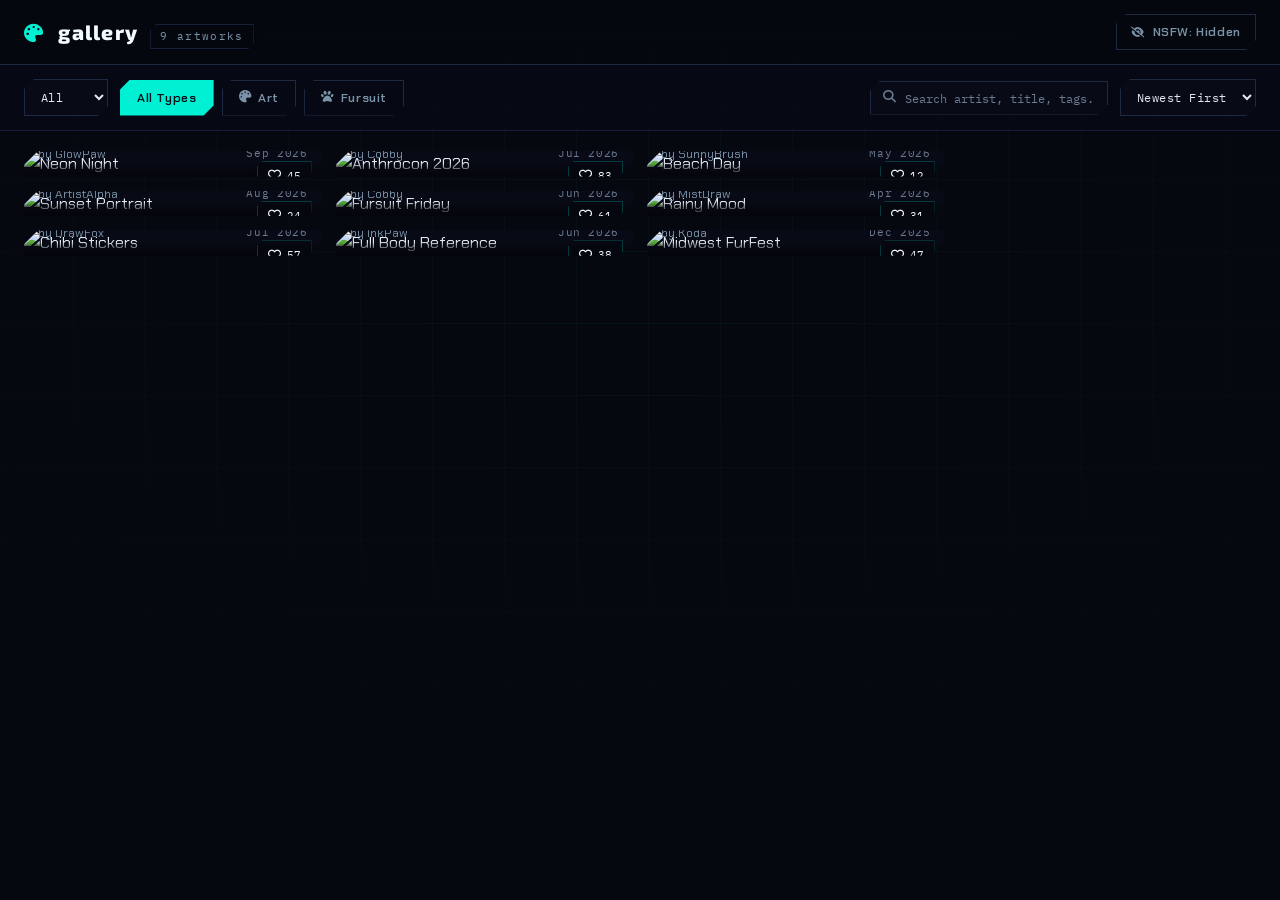
==== gallery/index.html @ f31be292 "Add gallery site, product spec, and tooling gitignore Local working content for the intro card and t" ====
<!DOCTYPE html>
<html lang="en">
<head>
    <meta charset="UTF-8">
    <meta name="viewport" content="width=device-width, initial-scale=1.0">
    <title>Art Gallery</title>
    <meta name="description" content="Fursona art commission gallery">

    <link rel="preconnect" href="https://fonts.googleapis.com">
    <link rel="preconnect" href="https://fonts.gstatic.com" crossorigin>
    <link href="https://fonts.googleapis.com/css2?family=Chakra+Petch:wght@400;500;600;700&family=Exo+2:wght@400;600;700;800;900&family=IBM+Plex+Mono:wght@400;500;600&display=swap" rel="stylesheet">
    <link rel="stylesheet" href="https://cdnjs.cloudflare.com/ajax/libs/font-awesome/6.5.0/css/all.min.css">

    <script src="https://cdn.jsdelivr.net/npm/@supabase/supabase-js@2"></script>
    <link rel="stylesheet" href="./style.css">
</head>
<body>
    <!-- Age Verification Overlay -->
    <div id="age-gate" class="age-gate hidden">
        <div class="age-gate-card">
            <i class="fas fa-shield-halved age-icon"></i>
            <h2>Age Verification Required</h2>
            <p>You are attempting to enable adult content visibility. You must be 18 or older to proceed.</p>
            <div class="age-gate-actions">
                <button id="age-confirm" class="btn btn-danger">I am 18 or older</button>
                <button id="age-deny" class="btn btn-ghost">Cancel</button>
            </div>
        </div>
    </div>

    <!-- Header -->
    <header class="site-header">
        <div class="header-inner">
            <div class="header-brand">
                <h1 class="site-title"><i class="fas fa-palette"></i> Gallery</h1>
                <span class="artwork-count" id="artwork-count"></span>
            </div>
            <div class="header-controls">
                <!-- NSFW Control -->
                <div class="control-group nsfw-control">
                    <button class="control-btn nsfw-toggle" id="nsfw-toggle" title="NSFW Content Filter">
                        <i class="fas fa-eye-slash"></i>
                        <span class="control-label">NSFW: Hidden</span>
                    </button>
                    <div class="nsfw-dropdown" id="nsfw-dropdown">
                        <button class="nsfw-option active" data-mode="hide">
                            <i class="fas fa-eye-slash"></i> Hide Completely
                        </button>
                        <button class="nsfw-option" data-mode="blur">
                            <i class="fas fa-eye-low-vision"></i> Blur / Click to Reveal
                        </button>
                        <button class="nsfw-option" data-mode="show">
                            <i class="fas fa-eye"></i> Always Show
                        </button>
                    </div>
                </div>

                <!-- Admin Upload (hidden by default, shown via "upload" keystroke) -->
                <button class="control-btn admin-btn hidden" id="admin-open" title="Admin Upload">
                    <i class="fas fa-cloud-arrow-up"></i>
                </button>
            </div>
        </div>
    </header>

    <!-- Filter Bar -->
    <div class="filter-bar" id="filter-bar">
        <div class="filter-row">
            <div class="filter-fursona">
                <select id="fursona-select" class="fursona-select">
                    <option value="all">All</option>
                </select>
            </div>
            <div class="filter-pills" id="type-pills">
                <button class="pill active" data-type="all">All Types</button>
                <button class="pill" data-type="art"><i class="fas fa-palette"></i> Art</button>
                <button class="pill" data-type="fursuit"><i class="fas fa-paw"></i> Fursuit</button>
            </div>
            <div class="filter-meta">
                <div class="search-box">
                    <i class="fas fa-search"></i>
                    <input type="text" id="search-input" placeholder="Search artist, title, tags...">
                </div>
                <select id="sort-select" class="sort-select">
                    <option value="date-desc">Newest First</option>
                    <option value="date-asc">Oldest First</option>
                    <option value="artist">By Artist</option>
                </select>
            </div>
        </div>
    </div>

    <!-- Gallery Grid -->
    <div class="gallery-container">
        <div class="gallery-grid" id="gallery-grid"></div>
        <div class="gallery-empty hidden" id="gallery-empty">
            <i class="fas fa-images"></i>
            <p>No artworks match your current filters.</p>
        </div>
        <div class="gallery-loading" id="gallery-loading">
            <div class="spinner"></div>
            <p>Loading gallery...</p>
        </div>
    </div>

    <!-- Lightbox Modal -->
    <div class="lightbox hidden" id="lightbox">
        <div class="lightbox-backdrop" id="lightbox-close"></div>
        <button class="lightbox-nav lightbox-prev" id="lb-prev"><i class="fas fa-chevron-left"></i></button>
        <button class="lightbox-nav lightbox-next" id="lb-next"><i class="fas fa-chevron-right"></i></button>
        <div class="lightbox-content">
            <button class="lightbox-close" id="lightbox-x"><i class="fas fa-xmark"></i></button>
            <div class="lightbox-image-wrap" id="lb-image-wrap">
                <img id="lb-image" src="" alt="" draggable="false">
            </div>
            <div class="lightbox-details">
                <h2 id="lb-title" class="lb-title"></h2>
                <div class="lb-meta">
                    <span class="lb-fursona" id="lb-fursona"></span>
                    <span class="lb-date" id="lb-date"></span>
                </div>
                <div class="lb-artist-row">
                    <i class="fas fa-paintbrush"></i>
                    <span>by </span>
                    <a id="lb-artist-link" href="#" target="_blank" rel="noopener"></a>
                </div>
                <div class="lb-dimensions" id="lb-dimensions"></div>
                <a class="lb-full-quality-btn" id="lb-full-quality" href="#" target="_blank" rel="noopener">
                    <i class="fas fa-arrow-up-right-from-square"></i> View Full Quality
                </a>
                <div class="lb-tags" id="lb-tags"></div>
                <div class="lb-zoom-controls">
                    <button id="lb-zoom-in" title="Zoom In"><i class="fas fa-magnifying-glass-plus"></i></button>
                    <button id="lb-zoom-out" title="Zoom Out"><i class="fas fa-magnifying-glass-minus"></i></button>
                    <button id="lb-zoom-reset" title="Reset"><i class="fas fa-expand"></i></button>
                </div>
            </div>
        </div>
    </div>

    <!-- Admin Modal -->
    <div class="modal-overlay hidden" id="admin-modal">
        <div class="modal admin-modal">
            <button class="modal-close" id="admin-close"><i class="fas fa-xmark"></i></button>

            <!-- PIN Screen -->
            <div id="admin-pin-screen">
                <h2><i class="fas fa-lock"></i> Admin Access</h2>
                <p>Enter your PIN to manage artworks.</p>
                <input type="password" id="admin-pin-input" class="pin-input" placeholder="Enter PIN" maxlength="8" inputmode="numeric">
                <div class="pin-actions">
                    <button class="btn btn-primary" id="admin-pin-submit">Unlock</button>
                    <button class="btn btn-ghost" id="admin-pin-setup" style="display:none">Set Up PIN</button>
                </div>
                <p class="pin-error hidden" id="pin-error">Incorrect PIN. Try again.</p>
            </div>

            <!-- Upload Form -->
            <div id="admin-form-screen" class="hidden">
                <h2><i class="fas fa-plus"></i> Add Artwork</h2>
                <form id="upload-form" class="upload-form">
                    <div class="form-group">
                        <label>Image *</label>
                        <div class="file-drop" id="file-drop">
                            <i class="fas fa-cloud-arrow-up"></i>
                            <span>Drop image or click to select</span>
                            <input type="file" id="file-input" accept="image/*" hidden>
                        </div>
                        <img id="file-preview" class="file-preview hidden" alt="Preview">
                    </div>

                    <div class="form-row">
                        <div class="form-group">
                            <label>Fursona *</label>
                            <input type="text" id="f-fursona" required placeholder="Character name">
                        </div>
                        <div class="form-group">
                            <label>Type *</label>
                            <select id="f-type" class="form-select">
                                <option value="art">Art / Commission</option>
                                <option value="fursuit">Fursuit Photo</option>
                            </select>
                        </div>
                    </div>

                    <div class="form-row">
                        <div class="form-group">
                            <label>Title *</label>
                            <input type="text" id="f-title" required placeholder="Artwork title">
                        </div>
                        <div class="form-group">
                            <label>Artist Name *</label>
                            <input type="text" id="f-artist" required placeholder="Artist name">
                        </div>
                    </div>

                    <div class="form-group">
                        <label>Artist URL</label>
                        <input type="url" id="f-artist-url" placeholder="https://twitter.com/...">
                    </div>

                    <div class="form-row">
                        <div class="form-group">
                            <label>Date</label>
                            <input type="month" id="f-date">
                        </div>
                    </div>

                    <div class="form-group">
                        <label>Tags</label>
                        <input type="text" id="f-tags" placeholder="fullbody, ref sheet, kemono (comma-separated)">
                    </div>

                    <div class="form-group form-check">
                        <label class="checkbox-label">
                            <input type="checkbox" id="f-nsfw">
                            <span class="checkmark"></span>
                            NSFW (18+ content)
                        </label>
                    </div>

                    <div class="form-actions">
                        <button type="submit" class="btn btn-primary" id="upload-submit">
                            <i class="fas fa-upload"></i> Upload Artwork
                        </button>
                    </div>
                    <div class="upload-progress hidden" id="upload-progress">
                        <div class="progress-bar"><div class="progress-fill" id="progress-fill"></div></div>
                        <span id="progress-text">Uploading...</span>
                    </div>
                </form>
            </div>
        </div>
    </div>

    <script type="module" src="./js/main.js"></script>
</body>
</html>
---- gallery/style.css ----
/* =============================================================================
   Art Gallery — Protogen Technical Dossier edition

   The gallery lives in an iframe inside the card, so it speaks the same
   language as its host: the same tokens, the same three faces, the same
   chamfered 1px HUD edges, the same scan-grid floor. Holograms cast no
   shadows, and there is no blur-as-decoration anywhere in here.
   ========================================================================== */

/* -----------------------------------------------------------------------------
   1. Tokens — identical values to the host card
   -------------------------------------------------------------------------- */
:root {
    color-scheme: dark;

    --display: "Exo 2", "Segoe UI", system-ui, sans-serif;
    --ui: "Chakra Petch", "Segoe UI", system-ui, sans-serif;
    --mono: "IBM Plex Mono", ui-monospace, "Cascadia Mono", monospace;

    --void: #06080f;
    --void-deep: #04050b;
    --surface: #0c1020;
    --surface-sunk: #080b16;
    --surface-raised: #121a2e;

    --edge: #1e2a44;
    --edge-soft: #16203a;
    --edge-lit: rgba(0, 240, 212, 0.5);

    --holo-1: #00f0d4;
    --holo-2: #ff2d95;
    --holo-3: #ffc940;
    --holo-1-rgb: 0, 240, 212;
    --holo-2-rgb: 255, 45, 149;
    --holo-3-rgb: 255, 201, 64;

    --holo: linear-gradient(100deg, #00f0d4 0%, #4fd8ff 16%, #ff2d95 44%, #ffc940 70%, #00f0d4 100%);

    --text: #e0e8f0;
    --text-bright: #f2fbff;
    --muted: #7b93a8;
    --faint: #6b7a90;

    --danger: #ff4466;
    --success: #3dd68c;
    --nsfw-badge: #ff2d95;

    --c-xs: 6px;
    --c-sm: 10px;
    --c-md: 14px;
    --c-lg: 22px;

    --gap-1: 6px;
    --gap-2: 12px;
    --gap-3: 20px;
    --gap-4: 32px;

    --ease-out: cubic-bezier(0.16, 1, 0.3, 1);
}

/* -----------------------------------------------------------------------------
   2. Reset & browser surfaces
   -------------------------------------------------------------------------- */
*,
*::before,
*::after {
    margin: 0;
    padding: 0;
    box-sizing: border-box;
}

html {
    scroll-behavior: smooth;
    -webkit-text-size-adjust: 100%;
}

body {
    font-family: var(--ui);
    background: var(--void);
    color: var(--text);
    line-height: 1.6;
    min-height: 100vh;
    overflow-x: hidden;
}

/* The same raster floor as the host: one texture, very quiet. */
body::before {
    content: "";
    position: fixed;
    inset: 0;
    z-index: 0;
    pointer-events: none;
    background-image:
        repeating-linear-gradient(0deg, rgba(var(--holo-1-rgb), 0.05) 0 1px, transparent 1px 72px),
        repeating-linear-gradient(90deg, rgba(var(--holo-1-rgb), 0.04) 0 1px, transparent 1px 72px);
    -webkit-mask-image: radial-gradient(ellipse 90% 70% at 50% 30%, #000 0%, rgba(0, 0, 0, 0.45) 50%, transparent 85%);
    mask-image: radial-gradient(ellipse 90% 70% at 50% 30%, #000 0%, rgba(0, 0, 0, 0.45) 50%, transparent 85%);
}

.hidden {
    display: none !important;
}

::selection {
    background: rgba(var(--holo-2-rgb), 0.34);
    color: var(--text-bright);
}

:focus-visible {
    outline: 2px solid var(--holo-1);
    outline-offset: 3px;
}

::-webkit-scrollbar {
    width: 10px;
}

::-webkit-scrollbar-track {
    background: var(--void-deep);
}

::-webkit-scrollbar-thumb {
    background: var(--edge);
    border: 3px solid var(--void-deep);
}

::-webkit-scrollbar-thumb:hover {
    background: rgba(var(--holo-1-rgb), 0.45);
}

button {
    font-family: inherit;
    border: none;
    background: none;
    color: inherit;
    cursor: pointer;
}

/* -----------------------------------------------------------------------------
   3. HUD panel core — the element's own background is the 1px edge, the face
      sits 1px inside under the same clip, brackets mark the square corners.
   -------------------------------------------------------------------------- */
.hud-panel {
    position: relative;
    isolation: isolate;
    background: var(--edge);
    clip-path: polygon(var(--c-lg) 0, 100% 0, 100% calc(100% - var(--c-lg)), calc(100% - var(--c-lg)) 100%, 0 100%, 0 var(--c-lg));
}

.hud-panel::before {
    content: "";
    position: absolute;
    inset: 1px;
    z-index: -1;
    clip-path: polygon(var(--c-lg) 0, 100% 0, 100% calc(100% - var(--c-lg)), calc(100% - var(--c-lg)) 100%, 0 100%, 0 var(--c-lg));
    background: var(--surface);
}

/* -----------------------------------------------------------------------------
   4. Header
   -------------------------------------------------------------------------- */
.site-header {
    position: sticky;
    top: 0;
    z-index: 100;
    background: rgba(6, 8, 15, 0.92);
    border-bottom: 1px solid var(--edge);
}

.header-inner {
    display: flex;
    align-items: center;
    justify-content: space-between;
    gap: var(--gap-3);
    flex-wrap: wrap;
    padding: 14px 24px;
}

.header-brand {
    display: flex;
    align-items: baseline;
    gap: var(--gap-2);
}

.site-title {
    font-family: var(--display);
    font-weight: 800;
    font-size: 1.3rem;
    letter-spacing: 0.06em;
    text-transform: lowercase;
    color: var(--text-bright);
}

.site-title i {
    margin-right: 9px;
    color: var(--holo-1);
    font-size: 0.9em;
}

.artwork-count {
    font-family: var(--mono);
    font-size: 0.7rem;
    letter-spacing: 0.12em;
    text-transform: lowercase;
    color: var(--muted);
    padding: 3px 9px;
    border: 1px solid var(--edge-soft);
    clip-path: polygon(var(--c-xs) 0, 100% 0, 100% calc(100% - var(--c-xs)), calc(100% - var(--c-xs)) 100%, 0 100%, 0 var(--c-xs));
}

.header-controls {
    display: flex;
    align-items: center;
    gap: var(--gap-2);
}

.control-btn {
    display: inline-flex;
    align-items: center;
    gap: 8px;
    padding: 9px 14px;
    font-family: var(--ui);
    font-size: 0.78rem;
    font-weight: 600;
    letter-spacing: 0.05em;
    color: var(--muted);
    border: 1px solid var(--edge);
    clip-path: polygon(var(--c-sm) 0, 100% 0, 100% calc(100% - var(--c-sm)), calc(100% - var(--c-sm)) 100%, 0 100%, 0 var(--c-sm));
    transition: color 0.2s ease, border-color 0.2s ease, background-color 0.2s ease;
}

.control-btn:hover {
    color: var(--holo-1);
    border-color: var(--edge-lit);
    background: rgba(var(--holo-1-rgb), 0.07);
}

.control-btn.active {
    color: var(--holo-1);
    border-color: var(--edge-lit);
}

.control-btn i {
    font-size: 0.85em;
}

.nsfw-control {
    position: relative;
}

.nsfw-dropdown {
    position: absolute;
    top: calc(100% + 8px);
    right: 0;
    z-index: 120;
    min-width: 210px;
    padding: 6px;
    --c-lg: var(--c-md);
    background: var(--edge);
    clip-path: polygon(var(--c-md) 0, 100% 0, 100% calc(100% - var(--c-md)), calc(100% - var(--c-md)) 100%, 0 100%, 0 var(--c-md));
    isolation: isolate;
    opacity: 0;
    visibility: hidden;
    pointer-events: none;
    transform: translateY(-6px);
    transition: opacity 0.2s ease, transform 0.2s var(--ease-out), visibility 0.2s;
}

.nsfw-dropdown.open {
    opacity: 1;
    visibility: visible;
    pointer-events: auto;
    transform: translateY(0);
}

.nsfw-dropdown::before {
    content: "";
    position: absolute;
    inset: 1px;
    z-index: -1;
    clip-path: polygon(var(--c-md) 0, 100% 0, 100% calc(100% - var(--c-md)), calc(100% - var(--c-md)) 100%, 0 100%, 0 var(--c-md));
    background: var(--surface-raised);
}

.nsfw-option {
    display: flex;
    align-items: center;
    gap: 10px;
    width: 100%;
    padding: 9px 12px;
    font-size: 0.8rem;
    text-align: left;
    color: var(--muted);
    transition: color 0.18s ease, background-color 0.18s ease;
}

.nsfw-option:hover {
    color: var(--text-bright);
    background: rgba(var(--holo-1-rgb), 0.07);
}

.nsfw-option.active {
    color: var(--holo-1);
}

.nsfw-option i {
    width: 15px;
    text-align: center;
    font-size: 0.82em;
}

.nsfw-toggle[data-mode="hide"] { color: var(--muted); }
.nsfw-toggle[data-mode="blur"] { color: var(--holo-3); }
.nsfw-toggle[data-mode="show"] { color: var(--holo-2); }

.admin-btn {
    color: var(--holo-3);
    border-color: rgba(var(--holo-3-rgb), 0.4);
}

.admin-btn:hover {
    color: var(--holo-3);
    border-color: var(--holo-3);
    background: rgba(var(--holo-3-rgb), 0.08);
}

/* -----------------------------------------------------------------------------
   5. Filter bar
   -------------------------------------------------------------------------- */
.filter-bar {
    position: relative;
    z-index: 50;
    padding: 14px 24px;
    border-bottom: 1px solid var(--edge-soft);
    background: rgba(8, 11, 22, 0.6);
}

.filter-row {
    display: flex;
    align-items: center;
    gap: var(--gap-2);
    flex-wrap: wrap;
}

.filter-fursona {
    flex: none;
}

.fursona-select,
.sort-select {
    padding: 9px 12px;
    font-family: var(--mono);
    font-size: 0.76rem;
    letter-spacing: 0.04em;
    color: var(--text);
    background: var(--surface-sunk);
    border: 1px solid var(--edge);
    clip-path: polygon(var(--c-sm) 0, 100% 0, 100% calc(100% - var(--c-sm)), calc(100% - var(--c-sm)) 100%, 0 100%, 0 var(--c-sm));
    transition: border-color 0.2s ease;
}

.fursona-select:focus,
.sort-select:focus {
    border-color: var(--edge-lit);
    outline: none;
}

.fursona-select option,
.sort-select option {
    background: var(--surface);
    color: var(--text);
}

.filter-pills {
    display: flex;
    gap: 8px;
    flex-wrap: wrap;
}

.pill {
    display: inline-flex;
    align-items: center;
    gap: 7px;
    padding: 9px 16px;
    font-family: var(--ui);
    font-size: 0.78rem;
    font-weight: 600;
    letter-spacing: 0.05em;
    color: var(--muted);
    border: 1px solid var(--edge);
    clip-path: polygon(var(--c-sm) 0, 100% 0, 100% calc(100% - var(--c-sm)), calc(100% - var(--c-sm)) 100%, 0 100%, 0 var(--c-sm));
    transition: color 0.2s ease, border-color 0.2s ease, background-color 0.2s ease;
}

.pill:hover {
    color: var(--text-bright);
    border-color: var(--edge-lit);
}

.pill.active {
    color: #06131a;
    background: var(--holo-1);
    border-color: var(--holo-1);
}

.filter-meta {
    display: flex;
    align-items: center;
    gap: var(--gap-2);
    margin-left: auto;
}

.search-box {
    display: flex;
    align-items: center;
    gap: 9px;
    padding: 8px 12px;
    background: var(--surface-sunk);
    border: 1px solid var(--edge);
    clip-path: polygon(var(--c-sm) 0, 100% 0, 100% calc(100% - var(--c-sm)), calc(100% - var(--c-sm)) 100%, 0 100%, 0 var(--c-sm));
    transition: border-color 0.2s ease;
}

.search-box:focus-within {
    border-color: var(--edge-lit);
}

.search-box i {
    color: var(--faint);
    font-size: 0.8rem;
}

.search-box input {
    width: 190px;
    border: none;
    background: none;
    font-family: var(--mono);
    font-size: 0.78rem;
    color: var(--text);
    caret-color: var(--holo-1);
}

.search-box input:focus {
    outline: none;
}

.search-box input::placeholder {
    color: var(--faint);
}

/* -----------------------------------------------------------------------------
   6. Grid & cards
   -------------------------------------------------------------------------- */
.gallery-container {
    position: relative;
    z-index: 1;
    padding: var(--gap-3) 24px 64px;
}

.gallery-grid {
    columns: 4;
    column-gap: 14px;
}

.gallery-empty,
.gallery-loading {
    display: flex;
    flex-direction: column;
    align-items: center;
    gap: var(--gap-2);
    padding: 80px 0;
    color: var(--faint);
    text-align: center;
}

.gallery-empty i {
    font-size: 2.2rem;
    color: var(--edge);
}

.gallery-empty p {
    font-family: var(--mono);
    font-size: 0.82rem;
    letter-spacing: 0.06em;
}

.spinner {
    width: 34px;
    height: 34px;
    border: 2px solid var(--edge);
    border-top-color: var(--holo-1);
    border-radius: 50%;
    animation: gal-spin 0.9s linear infinite;
}

@keyframes gal-spin {
    to { transform: rotate(360deg); }
}

/* A card is a window cut at the corners: the artwork runs to the chamfer, so
   the silhouette itself is the edge. The hover reward is a glow that follows
   that silhouette — drop-shadow is the one effect that respects clip-path. */
.art-card {
    position: relative;
    margin: 0 0 14px;
    break-inside: avoid;
    cursor: pointer;
    clip-path: polygon(var(--c-md) 0, 100% 0, 100% calc(100% - var(--c-md)), calc(100% - var(--c-md)) 100%, 0 100%, 0 var(--c-md));
    background: var(--surface-sunk);
    transition: filter 0.3s ease, transform 0.3s var(--ease-out);
}

.art-card:hover {
    transform: translateY(-3px);
    filter: drop-shadow(0 0 7px rgba(var(--holo-1-rgb), 0.34));
}

.art-card-image-wrap {
    position: relative;
    overflow: hidden;
}

.art-card-image-wrap img {
    display: block;
    width: 100%;
    height: auto;
    object-fit: cover;
    transition: transform 0.5s var(--ease-out), opacity 0.45s ease;
}

.art-card:hover .art-card-image-wrap img {
    transform: scale(1.035);
}

/* Thumbnails fade up from the raster floor as they arrive. */
.art-card img[data-src] {
    opacity: 0;
}

.art-card img.loaded {
    opacity: 1;
}

.card-gradient {
    position: absolute;
    inset: auto 0 0 0;
    height: 55%;
    background: linear-gradient(180deg, transparent 0%, rgba(4, 5, 11, 0.55) 42%, rgba(4, 5, 11, 0.92) 100%);
    pointer-events: none;
}

.card-overlay-top {
    position: absolute;
    top: 10px;
    right: 10px;
    z-index: 3;
}

.heart-btn {
    display: inline-flex;
    align-items: center;
    gap: 6px;
    padding: 7px 10px;
    font-size: 0.82rem;
    color: var(--text-bright);
    background: rgba(6, 8, 15, 0.62);
    border: 1px solid rgba(var(--holo-1-rgb), 0.22);
    clip-path: polygon(var(--c-xs) 0, 100% 0, 100% calc(100% - var(--c-xs)), calc(100% - var(--c-xs)) 100%, 0 100%, 0 var(--c-xs));
    transition: color 0.2s ease, border-color 0.2s ease, background-color 0.2s ease;
}

.heart-btn:hover {
    color: var(--holo-2);
    border-color: rgba(var(--holo-2-rgb), 0.55);
}

.heart-btn.liked {
    color: var(--holo-2);
    border-color: rgba(var(--holo-2-rgb), 0.6);
    background: rgba(var(--holo-2-rgb), 0.16);
}

.heart-btn.liked i {
    filter: drop-shadow(0 0 5px rgba(var(--holo-2-rgb), 0.6));
}

.heart-count {
    font-family: var(--mono);
    font-size: 0.7rem;
}

.card-overlay-bottom {
    position: absolute;
    inset: auto 0 0 0;
    z-index: 2;
    display: flex;
    align-items: flex-end;
    justify-content: space-between;
    gap: var(--gap-2);
    padding: 12px 14px;
}

.card-info {
    min-width: 0;
}

.card-fursona {
    font-family: var(--mono);
    font-size: 0.64rem;
    letter-spacing: 0.14em;
    text-transform: uppercase;
    color: var(--holo-1);
}

.card-title {
    font-family: var(--display);
    font-weight: 700;
    font-size: 0.98rem;
    line-height: 1.3;
    color: var(--text-bright);
    overflow-wrap: anywhere;
}

.card-artist {
    font-size: 0.76rem;
    color: var(--muted);
}

.card-meta {
    flex: none;
}

.card-date {
    font-family: var(--mono);
    font-size: 0.66rem;
    letter-spacing: 0.06em;
    color: var(--faint);
    white-space: nowrap;
}

/* Blur mode: the artwork stays private until asked. */
.art-card.nsfw-blur .art-card-image-wrap img {
    filter: blur(22px) saturate(0.6);
    transform: scale(1.06);
}

.nsfw-reveal-hint {
    position: absolute;
    inset: 0;
    z-index: 4;
    display: none;
    align-items: center;
    justify-content: center;
    gap: 9px;
    font-family: var(--mono);
    font-size: 0.78rem;
    letter-spacing: 0.1em;
    text-transform: lowercase;
    color: var(--text-bright);
    background: rgba(6, 8, 15, 0.5);
}

.art-card.nsfw-blur .nsfw-reveal-hint {
    display: flex;
}

.nsfw-badge {
    position: absolute;
    top: 10px;
    left: 10px;
    z-index: 3;
    padding: 4px 9px;
    font-family: var(--mono);
    font-size: 0.62rem;
    font-weight: 600;
    letter-spacing: 0.16em;
    color: #14060d;
    background: var(--nsfw-badge);
    clip-path: polygon(var(--c-xs) 0, 100% 0, 100% calc(100% - var(--c-xs)), calc(100% - var(--c-xs)) 100%, 0 100%, 0 var(--c-xs));
}

.type-badge {
    position: absolute;
    top: 38px;
    left: 10px;
    z-index: 3;
    display: inline-flex;
    align-items: center;
    gap: 6px;
    padding: 4px 9px;
    font-family: var(--mono);
    font-size: 0.62rem;
    letter-spacing: 0.12em;
    text-transform: uppercase;
    color: var(--text-bright);
    background: rgba(6, 8, 15, 0.7);
    border: 1px solid var(--edge);
    clip-path: polygon(var(--c-xs) 0, 100% 0, 100% calc(100% - var(--c-xs)), calc(100% - var(--c-xs)) 100%, 0 100%, 0 var(--c-xs));
}

.type-badge.type-art i { color: var(--holo-1); }
.type-badge.type-fursuit i { color: var(--holo-3); }

/* -----------------------------------------------------------------------------
   7. Lightbox
   -------------------------------------------------------------------------- */
.lightbox {
    position: fixed;
    inset: 0;
    z-index: 900;
    display: flex;
    align-items: center;
    justify-content: center;
}

.lightbox-backdrop {
    position: absolute;
    inset: 0;
    background: rgba(4, 5, 11, 0.9);
}

.lightbox-content {
    position: relative;
    z-index: 2;
    display: flex;
    max-width: min(1180px, 94vw);
    max-height: 90vh;
    --c-lg: var(--c-lg);
    background: var(--edge);
    clip-path: polygon(var(--c-lg) 0, 100% 0, 100% calc(100% - var(--c-lg)), calc(100% - var(--c-lg)) 100%, 0 100%, 0 var(--c-lg));
    isolation: isolate;
}

.lightbox-content::before {
    content: "";
    position: absolute;
    inset: 1px;
    z-index: -1;
    clip-path: polygon(var(--c-lg) 0, 100% 0, 100% calc(100% - var(--c-lg)), calc(100% - var(--c-lg)) 100%, 0 100%, 0 var(--c-lg));
    background: var(--surface);
}

.lightbox-image-wrap {
    flex: 1;
    min-width: 0;
    display: flex;
    align-items: center;
    justify-content: center;
    overflow: hidden;
    background: var(--void-deep);
    cursor: grab;
}

.lightbox-image-wrap.dragging {
    cursor: grabbing;
}

.lightbox-image-wrap img {
    max-width: 100%;
    max-height: 90vh;
    object-fit: contain;
    user-select: none;
}

.lightbox-details {
    flex: none;
    width: 300px;
    padding: 26px 22px;
    overflow-y: auto;
    border-left: 1px solid var(--edge-soft);
    display: flex;
    flex-direction: column;
    gap: var(--gap-2);
}

.lb-title {
    font-family: var(--display);
    font-weight: 800;
    font-size: 1.25rem;
    line-height: 1.25;
    color: var(--text-bright);
}

.lb-meta {
    display: flex;
    align-items: center;
    gap: var(--gap-2);
    flex-wrap: wrap;
}

.lb-fursona {
    padding: 3px 9px;
    font-family: var(--mono);
    font-size: 0.64rem;
    letter-spacing: 0.14em;
    text-transform: uppercase;
    color: #06131a;
    background: var(--holo-1);
    clip-path: polygon(var(--c-xs) 0, 100% 0, 100% calc(100% - var(--c-xs)), calc(100% - var(--c-xs)) 100%, 0 100%, 0 var(--c-xs));
}

.lb-date {
    font-family: var(--mono);
    font-size: 0.7rem;
    letter-spacing: 0.06em;
    color: var(--muted);
}

.lb-artist-row {
    display: flex;
    align-items: center;
    gap: 8px;
    font-size: 0.84rem;
    color: var(--muted);
}

.lb-artist-row i {
    color: var(--holo-1);
    font-size: 0.8rem;
}

.lb-artist-row a {
    color: var(--text-bright);
    text-decoration: none;
    border-bottom: 1px solid rgba(var(--holo-1-rgb), 0.4);
    transition: color 0.2s ease, border-color 0.2s ease;
}

.lb-artist-row a:hover {
    color: var(--holo-1);
    border-color: var(--holo-1);
}

.lb-price {
    font-family: var(--mono);
    font-size: 0.8rem;
    color: var(--holo-3);
}

.lb-price.hidden-price {
    color: var(--faint);
}

.lb-tags {
    display: flex;
    flex-wrap: wrap;
    gap: 6px;
}

.lb-tag {
    padding: 3px 8px;
    font-family: var(--mono);
    font-size: 0.64rem;
    letter-spacing: 0.06em;
    color: var(--muted);
    border: 1px solid var(--edge-soft);
    clip-path: polygon(var(--c-xs) 0, 100% 0, 100% calc(100% - var(--c-xs)), calc(100% - var(--c-xs)) 100%, 0 100%, 0 var(--c-xs));
}

.lb-dimensions {
    font-family: var(--mono);
    font-size: 0.68rem;
    letter-spacing: 0.06em;
    color: var(--faint);
}

.lb-dimensions i {
    margin-right: 6px;
}

.lb-full-quality-btn {
    display: inline-flex;
    align-items: center;
    gap: 8px;
    padding: 10px 14px;
    font-family: var(--ui);
    font-size: 0.78rem;
    font-weight: 600;
    letter-spacing: 0.05em;
    text-decoration: none;
    color: #06131a;
    background: var(--holo-1);
    clip-path: polygon(var(--c-sm) 0, 100% 0, 100% calc(100% - var(--c-sm)), calc(100% - var(--c-sm)) 100%, 0 100%, 0 var(--c-sm));
    transition: filter 0.2s ease;
}

.lb-full-quality-btn:hover {
    filter: brightness(1.12);
}

.lb-full-quality-btn i {
    font-size: 0.8em;
}

.lb-zoom-controls {
    display: flex;
    gap: 8px;
    margin-top: auto;
    padding-top: var(--gap-2);
    border-top: 1px solid var(--edge-soft);
}

.lb-zoom-controls button {
    width: 34px;
    height: 34px;
    display: grid;
    place-items: center;
    font-size: 0.78rem;
    color: var(--muted);
    border: 1px solid var(--edge);
    clip-path: polygon(var(--c-xs) 0, 100% 0, 100% calc(100% - var(--c-xs)), calc(100% - var(--c-xs)) 100%, 0 100%, 0 var(--c-xs));
    transition: color 0.2s ease, border-color 0.2s ease, background-color 0.2s ease;
}

.lb-zoom-controls button:hover {
    color: var(--holo-1);
    border-color: var(--edge-lit);
    background: rgba(var(--holo-1-rgb), 0.08);
}

.lightbox-nav {
    position: absolute;
    top: 50%;
    transform: translateY(-50%);
    z-index: 5;
    width: 46px;
    height: 46px;
    display: grid;
    place-items: center;
    font-size: 1rem;
    color: var(--muted);
    background: rgba(6, 8, 15, 0.7);
    border: 1px solid var(--edge);
    clip-path: polygon(var(--c-sm) 0, 100% 0, 100% calc(100% - var(--c-sm)), calc(100% - var(--c-sm)) 100%, 0 100%, 0 var(--c-sm));
    transition: color 0.2s ease, border-color 0.2s ease;
}

.lightbox-nav:hover {
    color: var(--holo-1);
    border-color: var(--edge-lit);
}

.lightbox-prev { left: 14px; }
.lightbox-next { right: 14px; }

.lightbox-close {
    position: absolute;
    top: 12px;
    right: 12px;
    z-index: 6;
    width: 34px;
    height: 34px;
    display: grid;
    place-items: center;
    font-size: 0.9rem;
    color: var(--muted);
    background: rgba(6, 8, 15, 0.7);
    border: 1px solid var(--edge);
    clip-path: polygon(var(--c-xs) 0, 100% 0, 100% calc(100% - var(--c-xs)), calc(100% - var(--c-xs)) 100%, 0 100%, 0 var(--c-xs));
    transition: color 0.2s ease, border-color 0.2s ease;
}

.lightbox-close:hover {
    color: var(--holo-2);
    border-color: rgba(var(--holo-2-rgb), 0.55);
}

/* -----------------------------------------------------------------------------
   8. Age gate
   -------------------------------------------------------------------------- */
.age-gate {
    position: fixed;
    inset: 0;
    z-index: 1000;
    display: flex;
    align-items: center;
    justify-content: center;
    padding: var(--gap-3);
    background: rgba(4, 5, 11, 0.92);
}

.age-gate-card {
    position: relative;
    isolation: isolate;
    max-width: 440px;
    width: 100%;
    padding: 38px 32px;
    text-align: center;
    background: var(--edge);
    clip-path: polygon(var(--c-lg) 0, 100% 0, 100% calc(100% - var(--c-lg)), calc(100% - var(--c-lg)) 100%, 0 100%, 0 var(--c-lg));
}

.age-gate-card::before {
    content: "";
    position: absolute;
    inset: 1px;
    z-index: -1;
    clip-path: polygon(var(--c-lg) 0, 100% 0, 100% calc(100% - var(--c-lg)), calc(100% - var(--c-lg)) 100%, 0 100%, 0 var(--c-lg));
    background: var(--surface);
}

.age-icon {
    font-size: 2.2rem;
    color: var(--holo-3);
    filter: drop-shadow(0 0 14px rgba(var(--holo-3-rgb), 0.4));
}

.age-gate-card h2 {
    margin-top: var(--gap-2);
    font-family: var(--display);
    font-weight: 800;
    font-size: 1.35rem;
    letter-spacing: 0.04em;
    text-transform: lowercase;
    color: var(--text-bright);
}

.age-gate-card p {
    margin-top: 8px;
    font-size: 0.88rem;
    line-height: 1.7;
    color: var(--muted);
}

.age-gate-actions {
    display: flex;
    justify-content: center;
    gap: var(--gap-2);
    flex-wrap: wrap;
    margin-top: var(--gap-3);
}

/* -----------------------------------------------------------------------------
   9. Admin modal & form
   -------------------------------------------------------------------------- */
.modal-overlay {
    position: fixed;
    inset: 0;
    z-index: 500;
    display: flex;
    align-items: center;
    justify-content: center;
    padding: var(--gap-3);
    background: rgba(4, 5, 11, 0.88);
}

.modal {
    position: relative;
    isolation: isolate;
    max-width: 540px;
    width: 100%;
    max-height: 90vh;
    overflow-y: auto;
    padding: 34px 30px;
    background: var(--edge);
    clip-path: polygon(var(--c-lg) 0, 100% 0, 100% calc(100% - var(--c-lg)), calc(100% - var(--c-lg)) 100%, 0 100%, 0 var(--c-lg));
}

.modal::before {
    content: "";
    position: absolute;
    inset: 1px;
    z-index: -1;
    clip-path: polygon(var(--c-lg) 0, 100% 0, 100% calc(100% - var(--c-lg)), calc(100% - var(--c-lg)) 100%, 0 100%, 0 var(--c-lg));
    background: var(--surface);
}

.modal-close {
    position: absolute;
    top: 14px;
    right: 14px;
    width: 32px;
    height: 32px;
    display: grid;
    place-items: center;
    font-size: 0.85rem;
    color: var(--muted);
    border: 1px solid var(--edge);
    clip-path: polygon(var(--c-xs) 0, 100% 0, 100% calc(100% - var(--c-xs)), calc(100% - var(--c-xs)) 100%, 0 100%, 0 var(--c-xs));
    transition: color 0.2s ease, border-color 0.2s ease;
}

.modal-close:hover {
    color: var(--holo-2);
    border-color: rgba(var(--holo-2-rgb), 0.55);
}

#admin-pin-screen,
#admin-form-screen {
    display: flex;
    flex-direction: column;
    gap: var(--gap-2);
}

#admin-pin-screen h2,
#admin-form-screen h2 {
    font-family: var(--display);
    font-weight: 800;
    font-size: 1.25rem;
    letter-spacing: 0.04em;
    text-transform: lowercase;
    color: var(--text-bright);
}

#admin-pin-screen h2 i,
#admin-form-screen h2 i {
    margin-right: 9px;
    color: var(--holo-1);
    font-size: 0.88em;
}

#admin-pin-screen p {
    font-size: 0.86rem;
    color: var(--muted);
}

.pin-input {
    padding: 12px 14px;
    font-family: var(--mono);
    font-size: 1rem;
    letter-spacing: 0.3em;
    text-align: center;
    color: var(--text-bright);
    background: var(--surface-sunk);
    border: 1px solid var(--edge);
    clip-path: polygon(var(--c-sm) 0, 100% 0, 100% calc(100% - var(--c-sm)), calc(100% - var(--c-sm)) 100%, 0 100%, 0 var(--c-sm));
    caret-color: var(--holo-1);
}

.pin-input:focus {
    outline: none;
    border-color: var(--edge-lit);
}

.pin-actions {
    display: flex;
    gap: var(--gap-2);
    flex-wrap: wrap;
}

.pin-error {
    font-family: var(--mono);
    font-size: 0.76rem;
    color: var(--danger);
}

.upload-form {
    display: flex;
    flex-direction: column;
    gap: var(--gap-2);
}

.form-group {
    display: flex;
    flex-direction: column;
    gap: 6px;
    min-width: 0;
}

.form-group label {
    font-family: var(--mono);
    font-size: 0.66rem;
    letter-spacing: 0.14em;
    text-transform: lowercase;
    color: var(--muted);
}

.form-group input,
.form-select {
    padding: 10px 12px;
    font-family: var(--ui);
    font-size: 0.86rem;
    color: var(--text);
    background: var(--surface-sunk);
    border: 1px solid var(--edge);
    clip-path: polygon(var(--c-sm) 0, 100% 0, 100% calc(100% - var(--c-sm)), calc(100% - var(--c-sm)) 100%, 0 100%, 0 var(--c-sm));
}

.form-group input[type="month"] {
    font-family: var(--mono);
    color-scheme: dark;
}

.form-group input:focus,
.form-select:focus {
    outline: none;
    border-color: var(--edge-lit);
}

.form-group input::placeholder {
    color: var(--faint);
}

.form-select option {
    background: var(--surface);
    color: var(--text);
}

.form-row {
    display: grid;
    grid-template-columns: 1fr 1fr;
    gap: var(--gap-2);
}

.file-drop {
    display: flex;
    flex-direction: column;
    align-items: center;
    gap: 8px;
    padding: 26px 16px;
    text-align: center;
    color: var(--muted);
    border: 1px dashed var(--edge);
    clip-path: polygon(var(--c-sm) 0, 100% 0, 100% calc(100% - var(--c-sm)), calc(100% - var(--c-sm)) 100%, 0 100%, 0 var(--c-sm));
    cursor: pointer;
    transition: border-color 0.2s ease, background-color 0.2s ease, color 0.2s ease;
}

.file-drop:hover,
.file-drop.dragover {
    color: var(--holo-1);
    border-color: var(--edge-lit);
    background: rgba(var(--holo-1-rgb), 0.06);
}

.file-drop i {
    font-size: 1.4rem;
}

.file-drop span {
    font-size: 0.8rem;
}

.file-preview {
    max-width: 100%;
    max-height: 180px;
    object-fit: contain;
    border: 1px solid var(--edge);
    clip-path: polygon(var(--c-sm) 0, 100% 0, 100% calc(100% - var(--c-sm)), calc(100% - var(--c-sm)) 100%, 0 100%, 0 var(--c-sm));
}

.form-check {
    flex-direction: row;
}

.checkbox-label {
    display: inline-flex;
    align-items: center;
    gap: 10px;
    font-family: var(--ui);
    font-size: 0.84rem;
    color: var(--text);
    cursor: pointer;
}

.checkbox-label input {
    width: 16px;
    height: 16px;
    accent-color: var(--holo-2);
}

.checkbox-label .checkmark {
    display: none;
}

.btn {
    display: inline-flex;
    align-items: center;
    justify-content: center;
    gap: 8px;
    padding: 11px 20px;
    font-family: var(--ui);
    font-size: 0.84rem;
    font-weight: 700;
    letter-spacing: 0.05em;
    clip-path: polygon(var(--c-sm) 0, 100% 0, 100% calc(100% - var(--c-sm)), calc(100% - var(--c-sm)) 100%, 0 100%, 0 var(--c-sm));
    transition: filter 0.2s ease, color 0.2s ease, border-color 0.2s ease, background-color 0.2s ease;
}

.btn-primary {
    color: #06131a;
    background: var(--holo-1);
}

.btn-primary:hover {
    filter: brightness(1.12);
}

.btn-primary:disabled {
    filter: grayscale(0.6) brightness(0.7);
    cursor: not-allowed;
}

.btn-danger {
    color: #14060d;
    background: var(--holo-2);
}

.btn-danger:hover {
    filter: brightness(1.12);
}

.btn-ghost {
    color: var(--muted);
    background: transparent;
    box-shadow: inset 0 0 0 1px var(--edge);
}

.btn-ghost:hover {
    color: var(--text-bright);
    box-shadow: inset 0 0 0 1px var(--edge-lit);
}

.form-actions {
    display: flex;
    gap: var(--gap-2);
}

.upload-progress {
    display: flex;
    align-items: center;
    gap: var(--gap-2);
}

.progress-bar {
    flex: 1;
    height: 3px;
    background: var(--edge-soft);
    overflow: hidden;
}

.progress-fill {
    height: 100%;
    width: 0;
    background: var(--holo);
    background-size: 280% 100%;
    animation: gal-holo-shift 1.6s linear infinite;
    transition: width 0.25s ease;
}

@keyframes gal-holo-shift {
    0% { background-position: 0% 50%; }
    100% { background-position: 280% 50%; }
}

#progress-text {
    font-family: var(--mono);
    font-size: 0.72rem;
    letter-spacing: 0.06em;
    color: var(--muted);
    white-space: nowrap;
}

/* -----------------------------------------------------------------------------
   10. Toast
   -------------------------------------------------------------------------- */
.toast {
    position: fixed;
    bottom: 22px;
    left: 50%;
    transform: translateX(-50%) translateY(16px);
    z-index: 3000;
    padding: 11px 20px;
    font-family: var(--ui);
    font-size: 0.84rem;
    font-weight: 600;
    letter-spacing: 0.03em;
    color: var(--text-bright);
    background: var(--surface-raised);
    border: 1px solid var(--edge);
    clip-path: polygon(var(--c-sm) 0, 100% 0, 100% calc(100% - var(--c-sm)), calc(100% - var(--c-sm)) 100%, 0 100%, 0 var(--c-sm));
    opacity: 0;
    pointer-events: none;
    transition: opacity 0.3s ease, transform 0.3s var(--ease-out);
}

.toast.show {
    opacity: 1;
    transform: translateX(-50%) translateY(0);
}

.toast.success { border-color: rgba(var(--holo-1-rgb), 0.6); }
.toast.error { border-color: rgba(var(--danger), 0.6); }

/* -----------------------------------------------------------------------------
   11. Card entrance — a short cascade as the grid renders
   -------------------------------------------------------------------------- */
@keyframes gal-card-in {
    from {
        opacity: 0;
        transform: translateY(14px);
    }
    to {
        opacity: 1;
        transform: translateY(0);
    }
}

.art-card {
    animation: gal-card-in 0.4s var(--ease-out) backwards;
}

.art-card:nth-child(1) { animation-delay: 0s; }
.art-card:nth-child(2) { animation-delay: 0.04s; }
.art-card:nth-child(3) { animation-delay: 0.08s; }
.art-card:nth-child(4) { animation-delay: 0.12s; }
.art-card:nth-child(5) { animation-delay: 0.16s; }
.art-card:nth-child(6) { animation-delay: 0.2s; }
.art-card:nth-child(7) { animation-delay: 0.24s; }
.art-card:nth-child(8) { animation-delay: 0.28s; }

/* -----------------------------------------------------------------------------
   12. Responsive
   -------------------------------------------------------------------------- */
@media (max-width: 1200px) {
    .gallery-grid { columns: 3; }
}

@media (max-width: 900px) {
    .gallery-grid { columns: 2; }

    .lightbox-content {
        flex-direction: column;
        max-width: 95vw;
    }

    .lightbox-image-wrap {
        max-height: 55vh;
    }

    .lightbox-details {
        width: 100%;
        max-height: 35vh;
        border-left: none;
        border-top: 1px solid var(--edge-soft);
    }

    .lightbox-nav {
        width: 40px;
        height: 40px;
    }

    .lightbox-prev { left: 8px; }
    .lightbox-next { right: 8px; }
}

@media (max-width: 640px) {
    .gallery-grid {
        columns: 2;
        column-gap: 10px;
    }

    .header-inner { padding: 12px 16px; }
    .filter-bar { padding: 12px 16px; }
    .gallery-container { padding: 4px 16px 40px; }

    .control-label { display: none; }
    .control-btn { padding: 8px 10px; }

    .filter-meta {
        width: 100%;
        margin-left: 0;
    }

    .search-box { flex: 1; }
    .search-box input { width: 100%; }

    .form-row { grid-template-columns: 1fr; }

    .card-overlay-bottom { padding: 10px 12px; }
    .card-title { font-size: 0.85rem; }
    .card-fursona { font-size: 0.6rem; }
    .card-artist { font-size: 0.7rem; }
}

@media (max-width: 400px) {
    .gallery-grid { columns: 1; }
}

/* -----------------------------------------------------------------------------
   13. Reduced motion
   -------------------------------------------------------------------------- */
@media (prefers-reduced-motion: reduce) {

    *,
    *::before,
    *::after {
        animation-duration: 0.01ms !important;
        animation-iteration-count: 1 !important;
        transition-duration: 0.01ms !important;
        scroll-behavior: auto !important;
    }
}
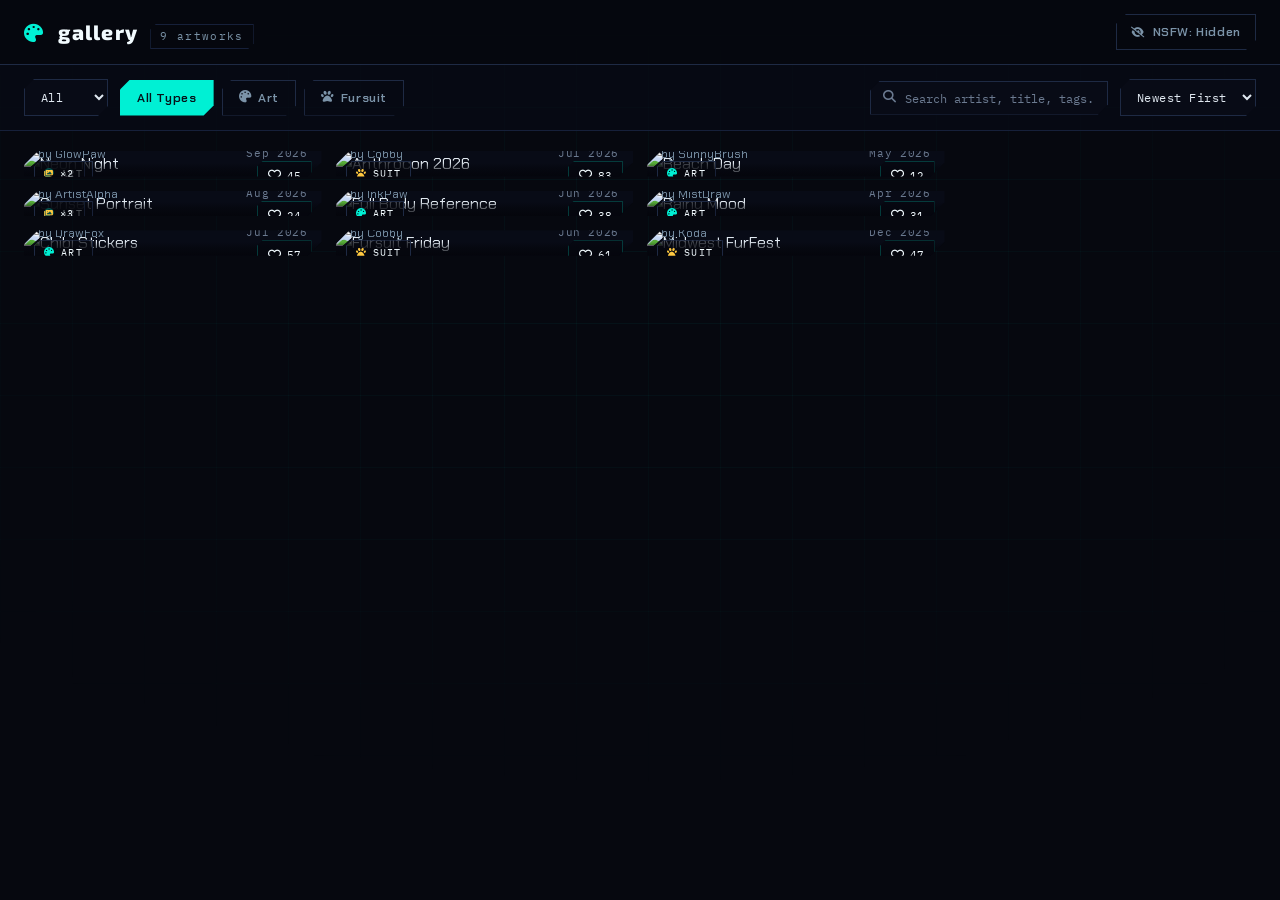
==== commit 60728538: "feat: gallery multi-variant artwork support Add multi-variant support to gallery — multiple image va" ====
--- a/gallery/index.html
+++ b/gallery/index.html
@@ -125,6 +125,7 @@
                     <a id="lb-artist-link" href="#" target="_blank" rel="noopener"></a>
                 </div>
                 <div class="lb-dimensions" id="lb-dimensions"></div>
+                <div class="lb-variant-strip hidden" id="lb-variant-strip"></div>
                 <a class="lb-full-quality-btn" id="lb-full-quality" href="#" target="_blank" rel="noopener">
                     <i class="fas fa-arrow-up-right-from-square"></i> View Full Quality
                 </a>
@@ -134,6 +135,9 @@
                     <button id="lb-zoom-out" title="Zoom Out"><i class="fas fa-magnifying-glass-minus"></i></button>
                     <button id="lb-zoom-reset" title="Reset"><i class="fas fa-expand"></i></button>
                 </div>
+                <button class="btn btn-ghost lb-manage-variants-btn hidden" id="lb-manage-variants">
+                    <i class="fas fa-images"></i> Manage Variants
+                </button>
             </div>
         </div>
     </div>
@@ -164,9 +168,10 @@
                         <div class="file-drop" id="file-drop">
                             <i class="fas fa-cloud-arrow-up"></i>
                             <span>Drop image or click to select</span>
-                            <input type="file" id="file-input" accept="image/*" hidden>
+                            <input type="file" id="file-input" accept="image/*" multiple hidden>
                         </div>
                         <img id="file-preview" class="file-preview hidden" alt="Preview">
+                        <div class="variant-preview-strip" id="variant-preview-strip"></div>
                     </div>
 
                     <div class="form-row">
@@ -233,6 +238,30 @@
         </div>
     </div>
 
+    <!-- Variant Manager Modal -->
+    <div class="modal-overlay hidden" id="variant-modal">
+        <div class="modal variant-modal">
+            <button class="modal-close" id="variant-close"><i class="fas fa-xmark"></i></button>
+            <h2><i class="fas fa-images"></i> Manage Variants</h2>
+            <p class="variant-modal-subtitle" id="variant-modal-subtitle"></p>
+            <div class="variant-manager-list" id="variant-manager-list"></div>
+            <div class="variant-manager-drop" id="variant-manager-drop">
+                <i class="fas fa-cloud-arrow-up"></i>
+                <span>Drop images to add variants (max 8 total)</span>
+                <input type="file" id="variant-file-input" accept="image/*" multiple hidden>
+            </div>
+            <div class="variant-manager-actions">
+                <button class="btn btn-primary" id="variant-save">
+                    <i class="fas fa-check"></i> Save Changes
+                </button>
+            </div>
+            <div class="upload-progress hidden" id="variant-progress">
+                <div class="progress-bar"><div class="progress-fill" id="variant-progress-fill"></div></div>
+                <span id="variant-progress-text">Uploading...</span>
+            </div>
+        </div>
+    </div>
+
     <script type="module" src="./js/main.js"></script>
 </body>
 </html>
--- a/gallery/style.css
+++ b/gallery/style.css
@@ -681,7 +681,7 @@
 
 .type-badge {
     position: absolute;
-    top: 38px;
+    top: 10px;
     left: 10px;
     z-index: 3;
     display: inline-flex;
@@ -1383,6 +1383,351 @@
 .toast.error { border-color: rgba(var(--danger), 0.6); }
 
 /* -----------------------------------------------------------------------------
+   10b. Variant badge — shown on gallery cards with multiple images
+   -------------------------------------------------------------------------- */
+.variant-badge {
+    position: absolute;
+    top: 10px;
+    left: 10px;
+    z-index: 3;
+    display: inline-flex;
+    align-items: center;
+    gap: 6px;
+    padding: 4px 9px;
+    font-family: var(--mono);
+    font-size: 0.62rem;
+    letter-spacing: 0.12em;
+    text-transform: uppercase;
+    color: var(--text-bright);
+    background: rgba(6, 8, 15, 0.7);
+    border: 1px solid var(--edge);
+    clip-path: polygon(var(--c-xs) 0, 100% 0, 100% calc(100% - var(--c-xs)), calc(100% - var(--c-xs)) 100%, 0 100%, 0 var(--c-xs));
+}
+
+.variant-badge i {
+    color: var(--holo-3);
+    font-size: 0.8em;
+}
+
+/* When variant badge is present, push type badge below it */
+.variant-badge ~ .type-badge {
+    top: 36px;
+}
+
+.variant-badge ~ .nsfw-badge {
+    top: 36px;
+}
+
+/* -----------------------------------------------------------------------------
+   10c. Lightbox variant strip — thumbnail strip for switching variants
+   -------------------------------------------------------------------------- */
+.lb-variant-strip {
+    display: flex;
+    gap: 6px;
+    flex-wrap: wrap;
+    padding: 0;
+}
+
+.lb-variant-thumb {
+    position: relative;
+    flex: none;
+    width: 52px;
+    height: 52px;
+    border: 2px solid var(--edge);
+    clip-path: polygon(var(--c-xs) 0, 100% 0, 100% calc(100% - var(--c-xs)), calc(100% - var(--c-xs)) 100%, 0 100%, 0 var(--c-xs));
+    overflow: hidden;
+    cursor: pointer;
+    transition: border-color 0.2s ease;
+    background: var(--surface-sunk);
+}
+
+.lb-variant-thumb img {
+    display: block;
+    width: 100%;
+    height: 100%;
+    object-fit: cover;
+}
+
+.lb-variant-thumb:hover {
+    border-color: var(--edge-lit);
+}
+
+.lb-variant-thumb.active {
+    border-color: var(--holo-1);
+    box-shadow: 0 0 6px rgba(var(--holo-1-rgb), 0.4);
+}
+
+.lb-variant-label {
+    position: absolute;
+    bottom: 0;
+    left: 0;
+    right: 0;
+    padding: 1px 0;
+    font-family: var(--mono);
+    font-size: 0.5rem;
+    letter-spacing: 0.1em;
+    text-transform: uppercase;
+    text-align: center;
+    color: var(--text-bright);
+    background: rgba(6, 8, 15, 0.75);
+}
+
+/* -----------------------------------------------------------------------------
+   10d. Admin variant preview strip — shown in upload form for multi-file
+   -------------------------------------------------------------------------- */
+.variant-preview-strip {
+    display: flex;
+    gap: 8px;
+    flex-wrap: wrap;
+    margin-top: 8px;
+}
+
+.variant-preview-strip:empty {
+    display: none;
+}
+
+.variant-preview-item {
+    position: relative;
+    flex: none;
+    width: 80px;
+    height: 80px;
+    border: 2px solid var(--edge);
+    clip-path: polygon(var(--c-xs) 0, 100% 0, 100% calc(100% - var(--c-xs)), calc(100% - var(--c-xs)) 100%, 0 100%, 0 var(--c-xs));
+    overflow: hidden;
+    cursor: grab;
+    transition: border-color 0.2s ease, opacity 0.2s ease;
+    background: var(--surface-sunk);
+}
+
+.variant-preview-item.dragging {
+    opacity: 0.4;
+    cursor: grabbing;
+}
+
+.variant-preview-item:hover {
+    border-color: var(--edge-lit);
+}
+
+.variant-preview-item img {
+    display: block;
+    width: 100%;
+    height: 100%;
+    object-fit: cover;
+}
+
+.variant-preview-label {
+    position: absolute;
+    bottom: 0;
+    left: 0;
+    right: 0;
+    padding: 2px 0;
+    font-family: var(--mono);
+    font-size: 0.52rem;
+    letter-spacing: 0.1em;
+    text-transform: uppercase;
+    text-align: center;
+    color: var(--text-bright);
+    background: rgba(6, 8, 15, 0.75);
+}
+
+.variant-preview-remove {
+    position: absolute;
+    top: 2px;
+    right: 2px;
+    width: 18px;
+    height: 18px;
+    display: grid;
+    place-items: center;
+    font-size: 0.55rem;
+    color: var(--text-bright);
+    background: rgba(var(--holo-2-rgb), 0.85);
+    clip-path: polygon(var(--c-xs) 0, 100% 0, 100% calc(100% - var(--c-xs)), calc(100% - var(--c-xs)) 100%, 0 100%, 0 var(--c-xs));
+    transition: background-color 0.2s ease;
+}
+
+.variant-preview-remove:hover {
+    background: var(--holo-2);
+}
+
+.variant-preview-moves {
+    position: absolute;
+    top: 50%;
+    left: 0;
+    right: 0;
+    transform: translateY(-50%);
+    display: flex;
+    justify-content: space-between;
+    padding: 0 2px;
+    pointer-events: none;
+}
+
+.variant-preview-move {
+    width: 18px;
+    height: 18px;
+    display: grid;
+    place-items: center;
+    font-size: 0.5rem;
+    color: var(--text-bright);
+    background: rgba(6, 8, 15, 0.7);
+    clip-path: polygon(var(--c-xs) 0, 100% 0, 100% calc(100% - var(--c-xs)), calc(100% - var(--c-xs)) 100%, 0 100%, 0 var(--c-xs));
+    pointer-events: auto;
+    transition: background-color 0.2s ease;
+}
+
+.variant-preview-move:hover {
+    background: rgba(var(--holo-1-rgb), 0.5);
+}
+
+/* -----------------------------------------------------------------------------
+   10e. Variant manager modal — for editing variants on existing artworks
+   -------------------------------------------------------------------------- */
+.variant-modal {
+    max-width: 600px;
+    display: flex;
+    flex-direction: column;
+    gap: var(--gap-2);
+}
+
+.variant-modal h2 {
+    font-family: var(--display);
+    font-weight: 800;
+    font-size: 1.25rem;
+    letter-spacing: 0.04em;
+    text-transform: lowercase;
+    color: var(--text-bright);
+}
+
+.variant-modal h2 i {
+    margin-right: 9px;
+    color: var(--holo-1);
+    font-size: 0.88em;
+}
+
+.variant-modal-subtitle {
+    font-family: var(--mono);
+    font-size: 0.76rem;
+    letter-spacing: 0.06em;
+    color: var(--muted);
+}
+
+.variant-manager-list {
+    display: flex;
+    flex-direction: column;
+    gap: 8px;
+    max-height: 320px;
+    overflow-y: auto;
+    padding: 4px 0;
+}
+
+.variant-manager-item {
+    display: flex;
+    align-items: center;
+    gap: 12px;
+    padding: 8px;
+    background: var(--surface-sunk);
+    border: 1px solid var(--edge);
+    clip-path: polygon(var(--c-sm) 0, 100% 0, 100% calc(100% - var(--c-sm)), calc(100% - var(--c-sm)) 100%, 0 100%, 0 var(--c-sm));
+    cursor: grab;
+    transition: border-color 0.2s ease, opacity 0.2s ease;
+}
+
+.variant-manager-item.dragging {
+    opacity: 0.4;
+    cursor: grabbing;
+}
+
+.variant-manager-item:hover {
+    border-color: var(--edge-lit);
+}
+
+.variant-manager-item img {
+    flex: none;
+    width: 64px;
+    height: 64px;
+    object-fit: cover;
+    clip-path: polygon(var(--c-xs) 0, 100% 0, 100% calc(100% - var(--c-xs)), calc(100% - var(--c-xs)) 100%, 0 100%, 0 var(--c-xs));
+}
+
+.variant-manager-label {
+    flex: 1;
+    font-family: var(--mono);
+    font-size: 0.72rem;
+    letter-spacing: 0.1em;
+    text-transform: uppercase;
+    color: var(--holo-1);
+}
+
+.variant-manager-controls {
+    display: flex;
+    gap: 6px;
+    flex: none;
+}
+
+.variant-manager-move,
+.variant-manager-remove {
+    width: 28px;
+    height: 28px;
+    display: grid;
+    place-items: center;
+    font-size: 0.68rem;
+    color: var(--muted);
+    border: 1px solid var(--edge);
+    clip-path: polygon(var(--c-xs) 0, 100% 0, 100% calc(100% - var(--c-xs)), calc(100% - var(--c-xs)) 100%, 0 100%, 0 var(--c-xs));
+    transition: color 0.2s ease, border-color 0.2s ease, background-color 0.2s ease;
+}
+
+.variant-manager-move:hover {
+    color: var(--holo-1);
+    border-color: var(--edge-lit);
+    background: rgba(var(--holo-1-rgb), 0.08);
+}
+
+.variant-manager-remove:hover {
+    color: var(--danger);
+    border-color: rgba(var(--holo-2-rgb), 0.55);
+    background: rgba(var(--holo-2-rgb), 0.1);
+}
+
+.variant-manager-drop {
+    display: flex;
+    flex-direction: column;
+    align-items: center;
+    gap: 8px;
+    padding: 20px 16px;
+    text-align: center;
+    color: var(--muted);
+    border: 1px dashed var(--edge);
+    clip-path: polygon(var(--c-sm) 0, 100% 0, 100% calc(100% - var(--c-sm)), calc(100% - var(--c-sm)) 100%, 0 100%, 0 var(--c-sm));
+    cursor: pointer;
+    transition: border-color 0.2s ease, background-color 0.2s ease, color 0.2s ease;
+}
+
+.variant-manager-drop:hover,
+.variant-manager-drop.dragover {
+    color: var(--holo-1);
+    border-color: var(--edge-lit);
+    background: rgba(var(--holo-1-rgb), 0.06);
+}
+
+.variant-manager-drop i {
+    font-size: 1.2rem;
+}
+
+.variant-manager-drop span {
+    font-size: 0.78rem;
+}
+
+.variant-manager-actions {
+    display: flex;
+    gap: var(--gap-2);
+    margin-top: var(--gap-2);
+}
+
+.lb-manage-variants-btn {
+    margin-top: var(--gap-2);
+}
+
+/* -----------------------------------------------------------------------------
    11. Card entrance — a short cascade as the grid renders
    -------------------------------------------------------------------------- */
 @keyframes gal-card-in {
